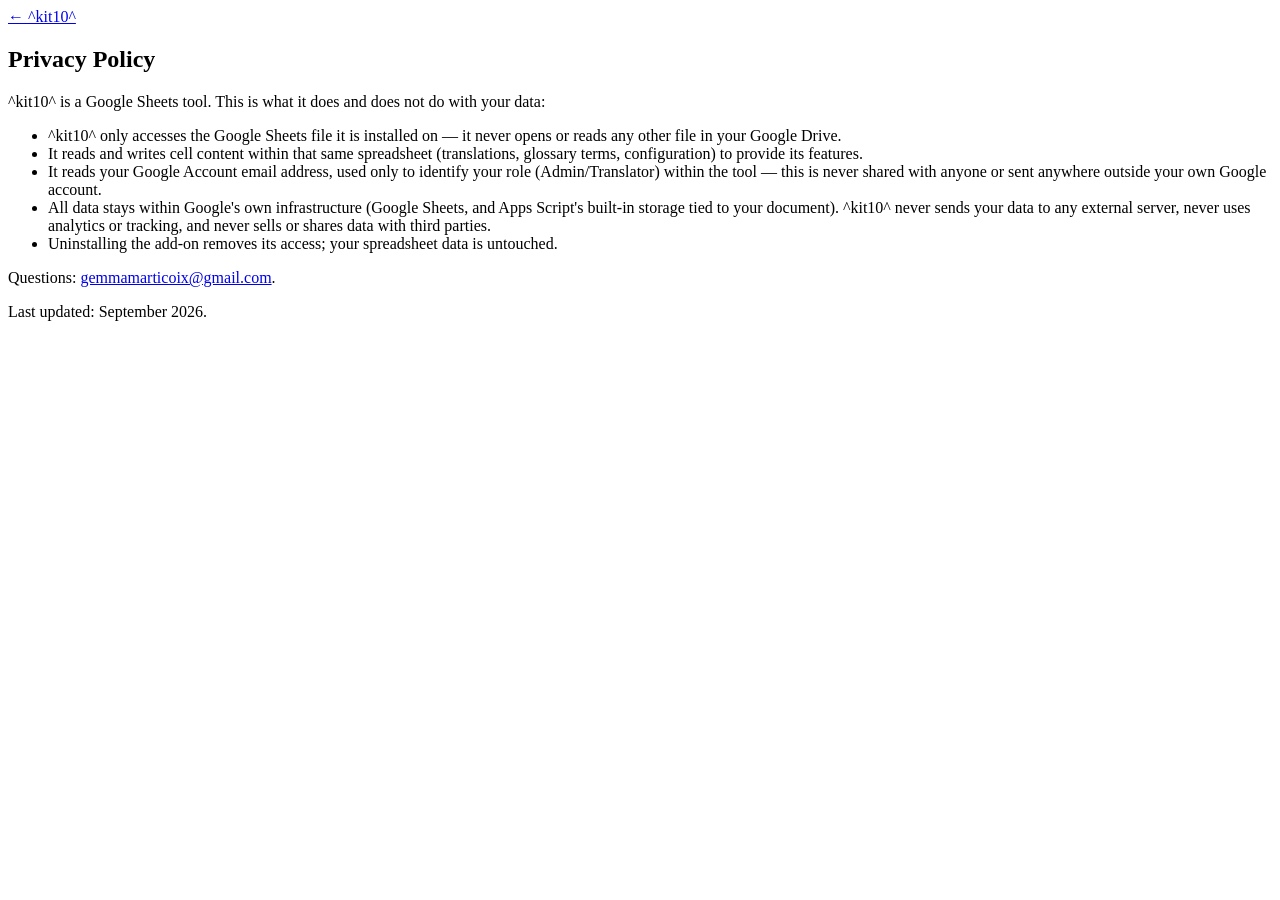
==== privacy.html @ afc771e1 "Add files via upload" ====
<!DOCTYPE html>
<html lang="en">
<head>
<meta charset="UTF-8">
<meta name="viewport" content="width=device-width, initial-scale=1.0">
<title>^kit10^ — Privacy Policy</title>
<link rel="stylesheet" href="style.css">
</head>
<body>
<div class="page">
  <a class="back" href="index.html">&larr; ^kit10^</a>
  <h2>Privacy Policy</h2>
  <p>^kit10^ is a Google Sheets tool. This is what it does and does not do with your data:</p>
  <ul>
    <li>^kit10^ only accesses the Google Sheets file it is installed on — it never opens or reads any other file in your Google Drive.</li>
    <li>It reads and writes cell content within that same spreadsheet (translations, glossary terms, configuration) to provide its features.</li>
    <li>It reads your Google Account email address, used only to identify your role (Admin/Translator) within the tool — this is never shared with anyone or sent anywhere outside your own Google account.</li>
    <li>All data stays within Google's own infrastructure (Google Sheets, and Apps Script's built-in storage tied to your document). ^kit10^ never sends your data to any external server, never uses analytics or tracking, and never sells or shares data with third parties.</li>
    <li>Uninstalling the add-on removes its access; your spreadsheet data is untouched.</li>
  </ul>
  <p>Questions: <a href="mailto:gemmamarticoix@gmail.com">gemmamarticoix@gmail.com</a>.</p>
  <p class="updated">Last updated: September 2026.</p>
</div>
</body>
</html>
---- style.css ----
<!DOCTYPE html>
<html lang="en">
<head>
<meta charset="UTF-8">
<meta name="viewport" content="width=device-width, initial-scale=1.0">
<title>^kit10^ — Support</title>
<link rel="stylesheet" href="style.css">
</head>
<body>
<div class="page">
  <a class="back" href="index.html">&larr; ^kit10^</a>
  <h2>Support</h2>
  <p>For questions, issues, or feedback about ^kit10^, contact: <a href="mailto:gemmamarticoix@gmail.com">gemmamarticoix@gmail.com</a>.</p>
</div>
</body>
</html>
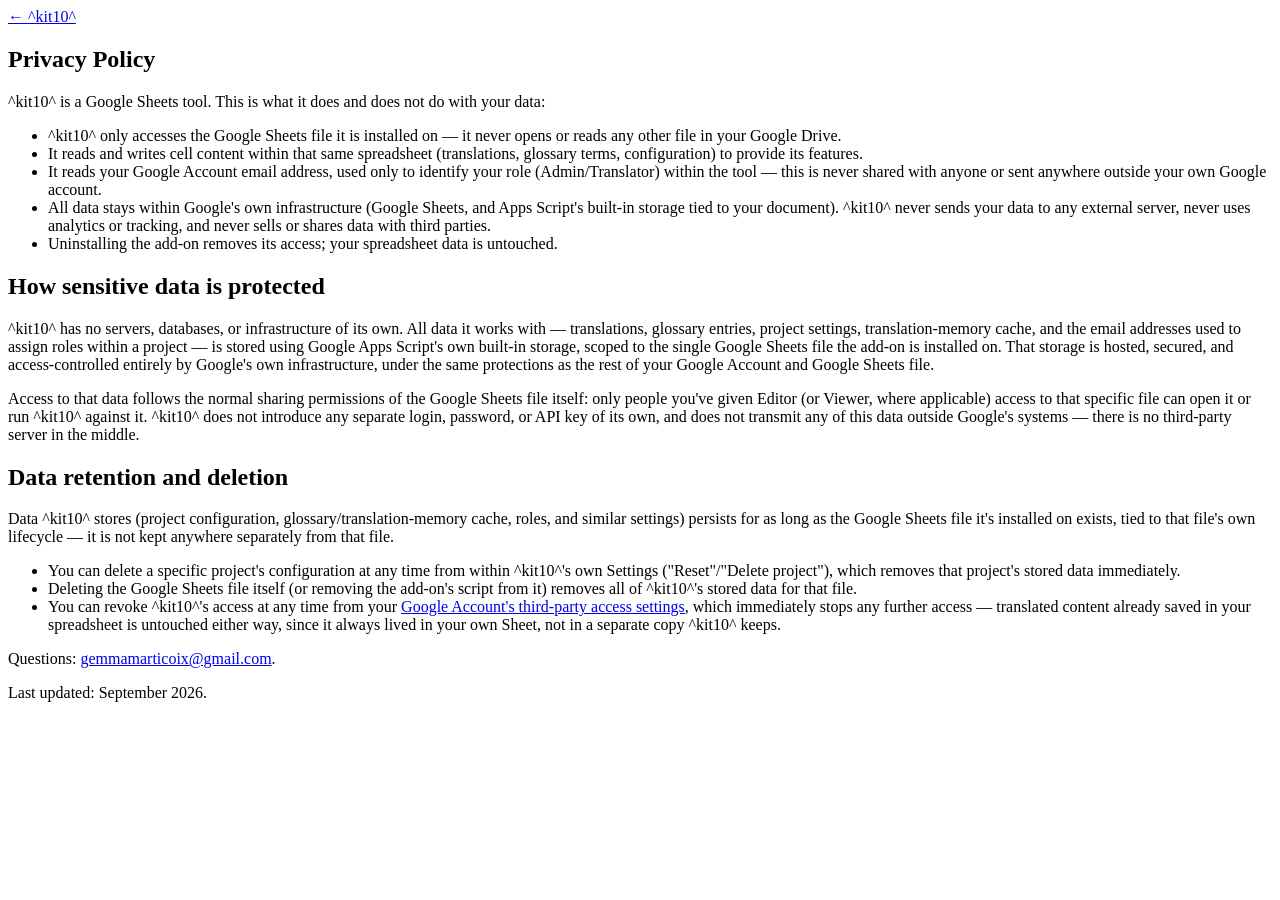
==== commit c058cdb9: "Update privacy.html" ====
--- a/privacy.html
+++ b/privacy.html
@@ -18,8 +18,21 @@
     <li>All data stays within Google's own infrastructure (Google Sheets, and Apps Script's built-in storage tied to your document). ^kit10^ never sends your data to any external server, never uses analytics or tracking, and never sells or shares data with third parties.</li>
     <li>Uninstalling the add-on removes its access; your spreadsheet data is untouched.</li>
   </ul>
+
+  <h2>How sensitive data is protected</h2>
+  <p>^kit10^ has no servers, databases, or infrastructure of its own. All data it works with — translations, glossary entries, project settings, translation-memory cache, and the email addresses used to assign roles within a project — is stored using Google Apps Script's own built-in storage, scoped to the single Google Sheets file the add-on is installed on. That storage is hosted, secured, and access-controlled entirely by Google's own infrastructure, under the same protections as the rest of your Google Account and Google Sheets file.</p>
+  <p>Access to that data follows the normal sharing permissions of the Google Sheets file itself: only people you've given Editor (or Viewer, where applicable) access to that specific file can open it or run ^kit10^ against it. ^kit10^ does not introduce any separate login, password, or API key of its own, and does not transmit any of this data outside Google's systems — there is no third-party server in the middle.</p>
+
+  <h2>Data retention and deletion</h2>
+  <p>Data ^kit10^ stores (project configuration, glossary/translation-memory cache, roles, and similar settings) persists for as long as the Google Sheets file it's installed on exists, tied to that file's own lifecycle — it is not kept anywhere separately from that file.</p>
+  <ul>
+    <li>You can delete a specific project's configuration at any time from within ^kit10^'s own Settings ("Reset"/"Delete project"), which removes that project's stored data immediately.</li>
+    <li>Deleting the Google Sheets file itself (or removing the add-on's script from it) removes all of ^kit10^'s stored data for that file.</li>
+    <li>You can revoke ^kit10^'s access at any time from your <a href="https://myaccount.google.com/permissions" target="_blank" rel="noopener noreferrer">Google Account's third-party access settings</a>, which immediately stops any further access — translated content already saved in your spreadsheet is untouched either way, since it always lived in your own Sheet, not in a separate copy ^kit10^ keeps.</li>
+  </ul>
+
   <p>Questions: <a href="mailto:gemmamarticoix@gmail.com">gemmamarticoix@gmail.com</a>.</p>
   <p class="updated">Last updated: September 2026.</p>
 </div>
 </body>
-</html>+</html>
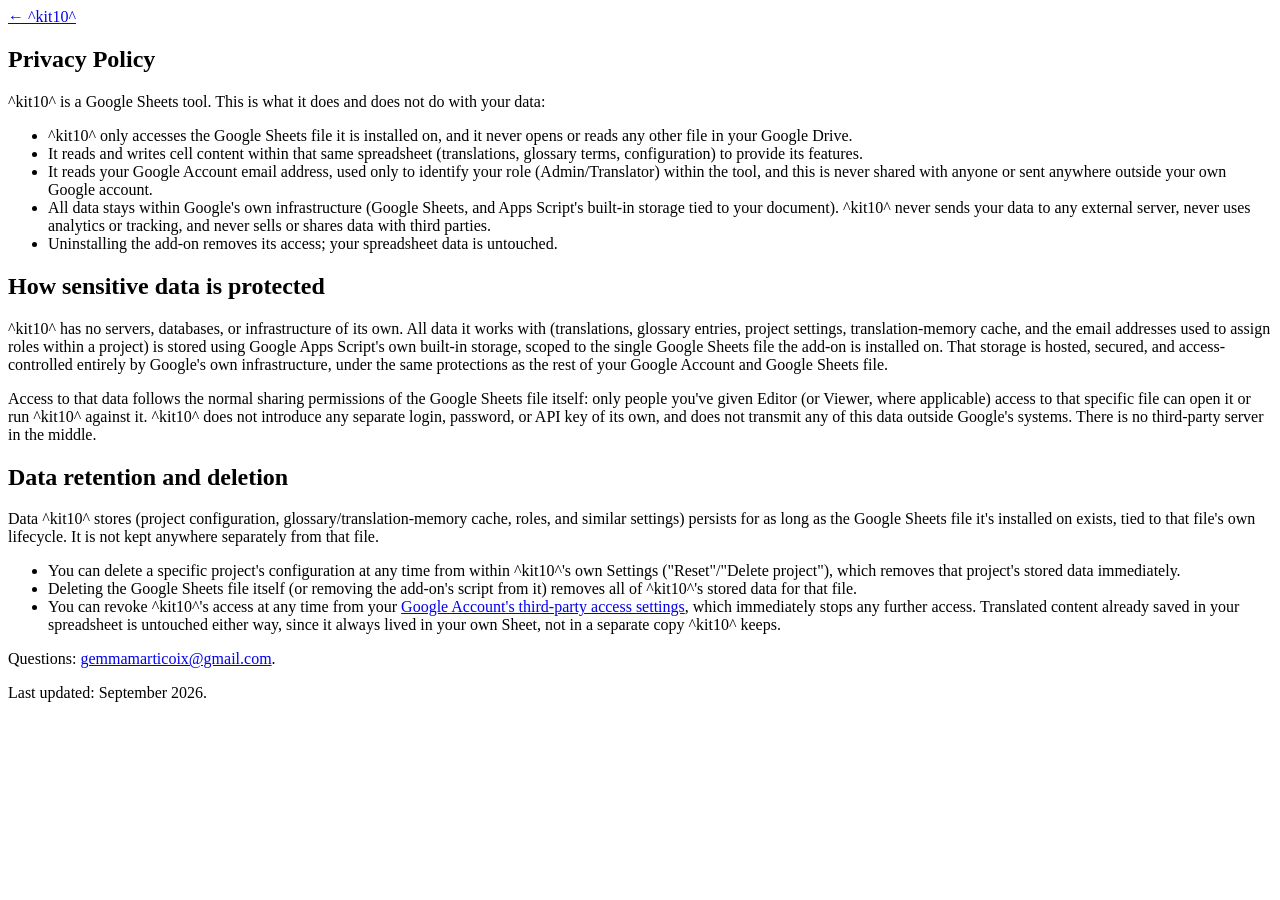
==== commit ca43bdb5: "Update privacy.html" ====
--- a/privacy.html
+++ b/privacy.html
@@ -12,23 +12,23 @@
   <h2>Privacy Policy</h2>
   <p>^kit10^ is a Google Sheets tool. This is what it does and does not do with your data:</p>
   <ul>
-    <li>^kit10^ only accesses the Google Sheets file it is installed on — it never opens or reads any other file in your Google Drive.</li>
+    <li>^kit10^ only accesses the Google Sheets file it is installed on, and it never opens or reads any other file in your Google Drive.</li>
     <li>It reads and writes cell content within that same spreadsheet (translations, glossary terms, configuration) to provide its features.</li>
-    <li>It reads your Google Account email address, used only to identify your role (Admin/Translator) within the tool — this is never shared with anyone or sent anywhere outside your own Google account.</li>
+    <li>It reads your Google Account email address, used only to identify your role (Admin/Translator) within the tool, and this is never shared with anyone or sent anywhere outside your own Google account.</li>
     <li>All data stays within Google's own infrastructure (Google Sheets, and Apps Script's built-in storage tied to your document). ^kit10^ never sends your data to any external server, never uses analytics or tracking, and never sells or shares data with third parties.</li>
     <li>Uninstalling the add-on removes its access; your spreadsheet data is untouched.</li>
   </ul>
 
   <h2>How sensitive data is protected</h2>
-  <p>^kit10^ has no servers, databases, or infrastructure of its own. All data it works with — translations, glossary entries, project settings, translation-memory cache, and the email addresses used to assign roles within a project — is stored using Google Apps Script's own built-in storage, scoped to the single Google Sheets file the add-on is installed on. That storage is hosted, secured, and access-controlled entirely by Google's own infrastructure, under the same protections as the rest of your Google Account and Google Sheets file.</p>
-  <p>Access to that data follows the normal sharing permissions of the Google Sheets file itself: only people you've given Editor (or Viewer, where applicable) access to that specific file can open it or run ^kit10^ against it. ^kit10^ does not introduce any separate login, password, or API key of its own, and does not transmit any of this data outside Google's systems — there is no third-party server in the middle.</p>
+  <p>^kit10^ has no servers, databases, or infrastructure of its own. All data it works with (translations, glossary entries, project settings, translation-memory cache, and the email addresses used to assign roles within a project) is stored using Google Apps Script's own built-in storage, scoped to the single Google Sheets file the add-on is installed on. That storage is hosted, secured, and access-controlled entirely by Google's own infrastructure, under the same protections as the rest of your Google Account and Google Sheets file.</p>
+  <p>Access to that data follows the normal sharing permissions of the Google Sheets file itself: only people you've given Editor (or Viewer, where applicable) access to that specific file can open it or run ^kit10^ against it. ^kit10^ does not introduce any separate login, password, or API key of its own, and does not transmit any of this data outside Google's systems. There is no third-party server in the middle.</p>
 
   <h2>Data retention and deletion</h2>
-  <p>Data ^kit10^ stores (project configuration, glossary/translation-memory cache, roles, and similar settings) persists for as long as the Google Sheets file it's installed on exists, tied to that file's own lifecycle — it is not kept anywhere separately from that file.</p>
+  <p>Data ^kit10^ stores (project configuration, glossary/translation-memory cache, roles, and similar settings) persists for as long as the Google Sheets file it's installed on exists, tied to that file's own lifecycle. It is not kept anywhere separately from that file.</p>
   <ul>
     <li>You can delete a specific project's configuration at any time from within ^kit10^'s own Settings ("Reset"/"Delete project"), which removes that project's stored data immediately.</li>
     <li>Deleting the Google Sheets file itself (or removing the add-on's script from it) removes all of ^kit10^'s stored data for that file.</li>
-    <li>You can revoke ^kit10^'s access at any time from your <a href="https://myaccount.google.com/permissions" target="_blank" rel="noopener noreferrer">Google Account's third-party access settings</a>, which immediately stops any further access — translated content already saved in your spreadsheet is untouched either way, since it always lived in your own Sheet, not in a separate copy ^kit10^ keeps.</li>
+    <li>You can revoke ^kit10^'s access at any time from your <a href="https://myaccount.google.com/permissions" target="_blank" rel="noopener noreferrer">Google Account's third-party access settings</a>, which immediately stops any further access. Translated content already saved in your spreadsheet is untouched either way, since it always lived in your own Sheet, not in a separate copy ^kit10^ keeps.</li>
   </ul>
 
   <p>Questions: <a href="mailto:gemmamarticoix@gmail.com">gemmamarticoix@gmail.com</a>.</p>
